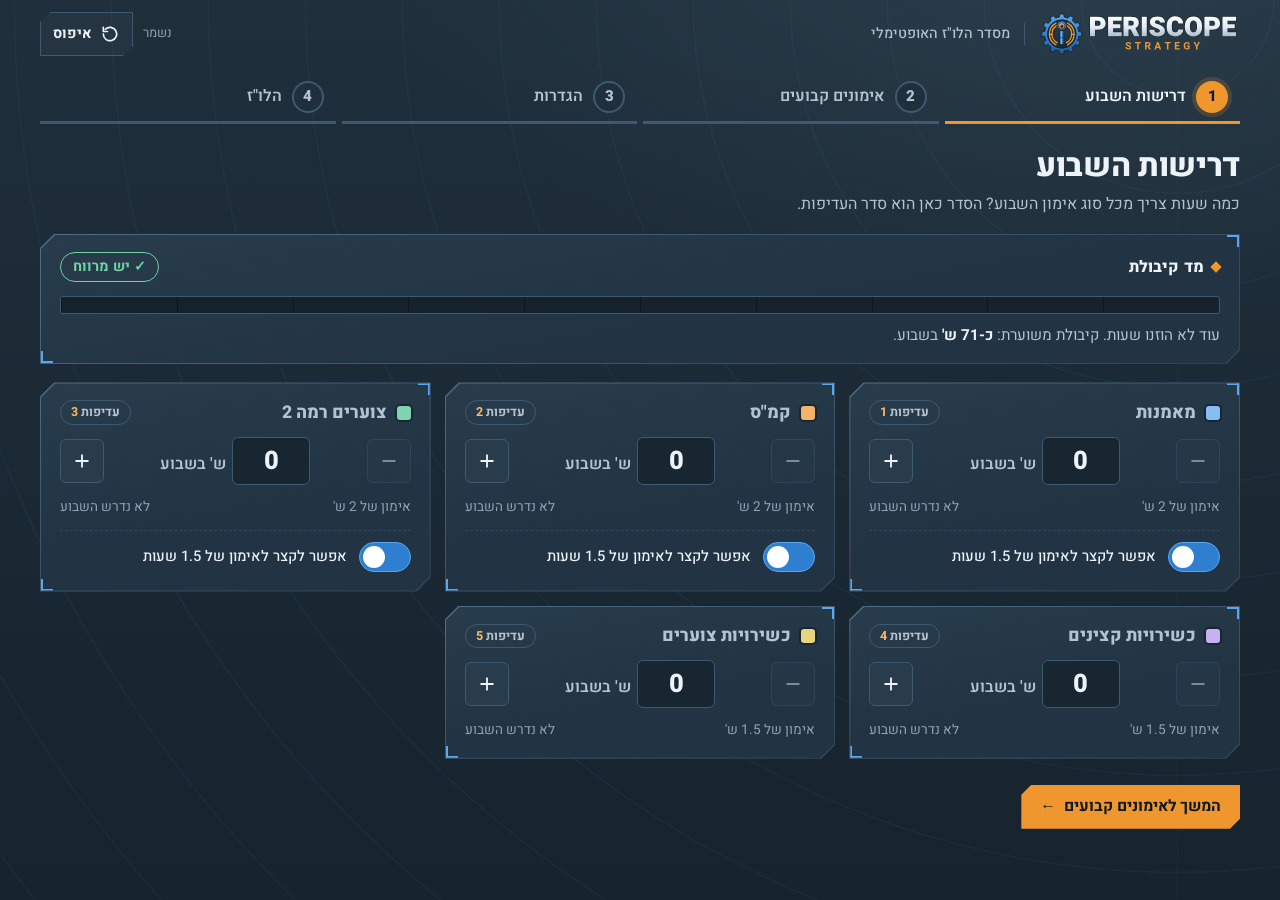
==== index.html @ 4307ae22 "Periscope Strategy: weekly training schedule optimizer Scheduling engine with tests, Hebrew RTL PWA " ====
<!doctype html>
<html lang="he" dir="rtl">
<head>
<meta charset="utf-8">
<meta name="viewport" content="width=device-width, initial-scale=1, viewport-fit=cover">
<title>Periscope Strategy · מסדר הלו"ז האופטימלי</title>
<meta name="description" content="מסדר לו&quot;ז אימונים שבועי לסימולטור: מזינים דרישות, מקבלים לוח שבועי אופטימלי.">
<meta name="theme-color" content="#1f2f3c">
<meta name="color-scheme" content="dark light">
<meta property="og:title" content="Periscope Strategy · מסדר הלו&quot;ז האופטימלי">
<meta property="og:description" content="שיבוץ אימונים שבועי לסימולטור">
<meta property="og:image" content="https://idoravid15-art.github.io/sidor_talya/assets/brand/og-image.png">
<meta property="og:type" content="website">
<meta name="twitter:card" content="summary_large_image">
<link rel="icon" href="assets/brand/favicon.svg" type="image/svg+xml">
<link rel="icon" href="assets/brand/favicon-32.png" sizes="32x32" type="image/png">
<link rel="apple-touch-icon" href="assets/brand/apple-touch-icon.png">
<link rel="manifest" href="manifest.webmanifest">
<meta name="apple-mobile-web-app-capable" content="yes">
<meta name="apple-mobile-web-app-status-bar-style" content="black-translucent">
<link rel="preconnect" href="https://fonts.googleapis.com">
<link rel="preconnect" href="https://fonts.gstatic.com" crossorigin>
<link rel="stylesheet" href="https://fonts.googleapis.com/css2?family=Heebo:wght@400;500;700;800&display=swap">
<link rel="stylesheet" href="css/app.css">
<script type="module" src="js/app.js"></script>
</head>
<body>
<a class="skip" href="#main">דילוג לתוכן</a>
<div class="sonar-bg" aria-hidden="true"></div>

<header class="topbar">
  <div class="brand">
    <img class="brand-logo" src="assets/brand/logo-horizontal.svg" alt="Periscope Strategy" width="219" height="48">
    <img class="brand-logo-print" src="assets/brand/logo-mono.svg" alt="Periscope Strategy" width="219" height="48">
    <span class="brand-tag">מסדר הלו"ז האופטימלי</span>
  </div>
  <div class="topbar-actions">
    <span class="save-state" id="saveState" aria-live="polite"></span>
    <button type="button" class="btn btn-ghost btn-sm" id="resetBtn">
      <svg aria-hidden="true" viewBox="0 0 24 24"><path d="M4 12a8 8 0 1 0 2.4-5.7M4 4v5h5"/></svg>
      איפוס
    </button>
  </div>
</header>

<nav class="stepper" aria-label="שלבים">
  <ol>
    <li><button type="button" class="step" data-step="1"><span class="step-num">1</span><span class="step-label">דרישות השבוע</span></button></li>
    <li><button type="button" class="step" data-step="2"><span class="step-num">2</span><span class="step-label">אימונים קבועים</span></button></li>
    <li><button type="button" class="step" data-step="3"><span class="step-num">3</span><span class="step-label">הגדרות</span></button></li>
    <li><button type="button" class="step" data-step="4"><span class="step-num">4</span><span class="step-label">הלו"ז</span></button></li>
  </ol>
</nav>

<main id="main" tabindex="-1">

  <!-- STEP 1 -->
  <section class="screen" id="screen-1" data-screen="1" aria-labelledby="h1">
    <div class="screen-head">
      <h1 id="h1">דרישות השבוע</h1>
      <p class="lead">כמה שעות צריך מכל סוג אימון השבוע? הסדר כאן הוא סדר העדיפות.</p>
    </div>
    <div class="capacity panel" id="capacity">
      <div class="capacity-top">
        <h2 class="panel-title">מד קיבולת</h2>
        <span class="capacity-status" id="capStatus"></span>
      </div>
      <div class="meter" id="capMeter" role="meter" aria-labelledby="capText" aria-valuemin="0">
        <div class="meter-fill" id="capFill"></div>
        <div class="meter-ticks" aria-hidden="true"></div>
      </div>
      <p class="capacity-text" id="capText"></p>
    </div>
    <div class="type-grid" id="typeGrid"></div>
    <div class="screen-nav">
      <button type="button" class="btn btn-primary" data-go="2">המשך לאימונים קבועים <span aria-hidden="true">←</span></button>
    </div>
  </section>

  <!-- STEP 2 -->
  <section class="screen" id="screen-2" data-screen="2" aria-labelledby="h2" hidden>
    <div class="screen-head">
      <h1 id="h2">אימונים חריגים קבועים</h1>
      <p class="lead">אימונים שכבר נקבעו מראש. הם ישובצו ראשונים והשאר ייבנה סביבם.</p>
    </div>
    <div class="fixed-layout">
      <form class="panel fixed-form" id="fixedForm" novalidate>
        <h2 class="panel-title">הוספת אימון קבוע</h2>
        <div class="form-grid">
          <label class="field"><span>יום</span><select name="day" id="fxDay"></select></label>
          <label class="field"><span>שעת התחלה</span><select name="start" id="fxStart"></select></label>
          <label class="field"><span>משך</span><select name="duration" id="fxDur"></select></label>
          <label class="field"><span>מאמנת</span><select name="trainerId" id="fxTrainer"></select></label>
          <label class="field field-wide"><span>סוג אימון</span><select name="typeId" id="fxType"></select></label>
          <label class="field field-wide" id="fxLabelWrap" hidden><span>תווית</span><input name="label" id="fxLabel" type="text" maxlength="40" placeholder="למשל: ביקור מפקד"></label>
        </div>
        <p class="form-error" id="fxError" role="alert"></p>
        <button type="submit" class="btn btn-primary btn-block">
          <svg aria-hidden="true" viewBox="0 0 24 24"><path d="M12 5v14M5 12h14"/></svg>הוספה
        </button>
      </form>
      <div class="panel fixed-list-panel">
        <h2 class="panel-title">אימונים קבועים <span class="count" id="fixedCount"></span></h2>
        <ul class="fixed-list" id="fixedList" aria-live="polite"></ul>
        <p class="empty" id="fixedEmpty">אין אימונים קבועים. אפשר לדלג לשלב הבא.</p>
      </div>
    </div>
    <div class="screen-nav">
      <button type="button" class="btn btn-ghost" data-go="1"><span aria-hidden="true">→</span> חזרה</button>
      <button type="button" class="btn btn-primary" data-go="3">המשך להגדרות <span aria-hidden="true">←</span></button>
    </div>
  </section>

  <!-- STEP 3 -->
  <section class="screen" id="screen-3" data-screen="3" aria-labelledby="h3" hidden>
    <div class="screen-head">
      <h1 id="h3">הגדרות</h1>
      <p class="lead">ברירות המחדל מתאימות לרוב השבועות. משנים רק מה שצריך.</p>
    </div>
    <div class="settings-grid">
      <fieldset class="panel">
        <legend class="panel-title">מאמנות</legend>
        <label class="field"><span>מאמנת ראשונה</span><input type="text" id="tName0" maxlength="20" autocomplete="off"></label>
        <label class="field"><span>מאמנת שנייה</span><input type="text" id="tName1" maxlength="20" autocomplete="off"></label>
      </fieldset>

      <fieldset class="panel">
        <legend class="panel-title">אפטר</legend>
        <p class="hint">מאמנת אחת, ערב אחד: אין אימונים מ-<span id="afterEndTxt">17:00</span> ועד <span id="afterRetTxt">10:30</span> למחרת.</p>
        <div class="seg" role="radiogroup" aria-label="קביעת אפטר">
          <label><input type="radio" name="afterMode" value="auto"><span>אוטומטי</span></label>
          <label><input type="radio" name="afterMode" value="manual"><span>אני בוחרת</span></label>
        </div>
        <div class="form-grid" id="afterManual">
          <label class="field"><span>מאמנת</span><select id="afterTrainer"></select></label>
          <label class="field"><span>יום</span><select id="afterDay"></select></label>
        </div>
      </fieldset>

      <fieldset class="panel">
        <legend class="panel-title">יש"פ + ניקיון</legend>
        <p class="hint">שעה אחת בשבוע בלי אימונים.</p>
        <div class="seg" role="radiogroup" aria-label="קביעת יש&quot;פ">
          <label><input type="radio" name="cleanMode" value="auto"><span>אוטומטי</span></label>
          <label><input type="radio" name="cleanMode" value="manual"><span>אני בוחרת</span></label>
        </div>
        <div class="form-grid" id="cleanManual">
          <label class="field"><span>יום</span><select id="cleanDay"></select></label>
          <label class="field"><span>שעה</span><select id="cleanStart"></select></label>
        </div>
      </fieldset>

      <fieldset class="panel">
        <legend class="panel-title">חלון חמישי</legend>
        <label class="switch">
          <input type="checkbox" id="thuEnabled" role="switch">
          <span class="switch-track" aria-hidden="true"></span>
          <span>להשאיר חלון פנוי בחמישי <span class="nowrap" id="thuTxt">12:00-12:30</span></span>
        </label>
        <p class="hint">החלון יישבר רק אם זה מוסיף יותר מ-<span id="thuTradeTxt">30</span> דק' אימון בשבוע.</p>
      </fieldset>

      <details class="panel advanced" id="advanced">
        <summary><span class="panel-title">חוקים מתקדמים</span><span class="hint">משכים, מנוחה, שינה ומכסות</span></summary>
        <div class="form-grid adv-grid" id="advGrid"></div>
        <button type="button" class="btn btn-ghost btn-sm" id="advReset">החזרת חוקים לברירת מחדל</button>
      </details>
    </div>
    <div class="screen-nav">
      <button type="button" class="btn btn-ghost" data-go="2"><span aria-hidden="true">→</span> חזרה</button>
      <button type="button" class="btn btn-primary" data-go="4" data-build>בנה לו"ז <span aria-hidden="true">←</span></button>
    </div>
  </section>

  <!-- STEP 4 -->
  <section class="screen" id="screen-4" data-screen="4" aria-labelledby="h4" hidden>
    <div class="screen-head result-head">
      <div>
        <h1 id="h4">הלו"ז השבועי</h1>
        <p class="lead" id="resultLead">לחצי "בנה לו"ז" כדי לקבל לוח שבועי.</p>
      </div>
      <div class="toolbar" role="toolbar" aria-label="פעולות על הלו&quot;ז">
        <button type="button" class="btn btn-primary" id="buildBtn">
          <svg aria-hidden="true" viewBox="0 0 24 24"><circle cx="12" cy="12" r="8"/><path d="M12 2v4M12 18v4M2 12h4M18 12h4"/></svg>
          <span id="buildLabel">בנה לו"ז</span>
        </button>
        <div class="export-group" id="exportGroup">
          <button type="button" class="btn btn-ghost" id="printBtn" disabled>
            <svg aria-hidden="true" viewBox="0 0 24 24"><path d="M6 9V3h12v6M6 18H4v-7h16v7h-2M7 14h10v7H7z"/></svg>הדפסה / PDF</button>
          <button type="button" class="btn btn-ghost" id="pngBtn" disabled>
            <svg aria-hidden="true" viewBox="0 0 24 24"><rect x="3" y="5" width="18" height="14" rx="2"/><circle cx="9" cy="10" r="2"/><path d="m21 16-5-5-8 8"/></svg>תמונה לוואטסאפ</button>
          <button type="button" class="btn btn-ghost" id="xlsxBtn" disabled>
            <svg aria-hidden="true" viewBox="0 0 24 24"><rect x="4" y="3" width="16" height="18" rx="2"/><path d="M4 9h16M4 15h16M10 3v18"/></svg>אקסל</button>
        </div>
      </div>
    </div>

    <p class="sr-only" id="buildStatus" role="status" aria-live="polite"></p>

    <div class="scan panel" id="scan" hidden>
      <div class="scope" aria-hidden="true">
        <svg viewBox="0 0 200 200" class="scope-svg">
          <defs>
            <radialGradient id="scopeBg" cx=".5" cy=".5" r=".5"><stop offset="0" stop-color="#22394a"/><stop offset="1" stop-color="#15222c"/></radialGradient>
          </defs>
          <g class="scope-gear"><circle cx="100" cy="100" r="94" fill="none" stroke="#2f7fd0" stroke-width="6" stroke-dasharray="9 5.76"/></g>
          <circle cx="100" cy="100" r="86" fill="url(#scopeBg)" stroke="#13202b" stroke-width="3"/>
          <g fill="none" stroke="#5aa7ef" stroke-opacity=".28">
            <circle cx="100" cy="100" r="64"/><circle cx="100" cy="100" r="42"/><circle cx="100" cy="100" r="20"/>
            <path d="M100 14v172M14 100h172"/>
          </g>
          <g class="scope-sweep"><path d="M100 100 L100 14 A86 86 0 0 1 160.8 39.2 Z" fill="url(#sweepGrad)"/></g>
          <linearGradient id="sweepGrad" x1="0" y1="0" x2="1" y2="0"><stop offset="0" stop-color="#f0962e" stop-opacity="0"/><stop offset="1" stop-color="#f0962e" stop-opacity=".45"/></linearGradient>
          <g class="scope-blips" fill="#f0962e"><circle cx="132" cy="70" r="3"/><circle cx="76" cy="128" r="2.5"/><circle cx="120" cy="140" r="2"/><circle cx="62" cy="64" r="2"/></g>
          <g stroke="#f0962e" stroke-width="2"><path d="M100 4v12M100 184v12M4 100h12M184 100h12"/></g>
        </svg>
        <span class="scope-pct" id="scanPct">0%</span>
      </div>
      <div class="scan-info">
        <p class="scan-title">סורקת אפשרויות שיבוץ…</p>
        <p class="scan-sub" id="scanSub">מסדרת את האימונים לפי עדיפות</p>
        <div class="progress" aria-hidden="true"><div class="progress-fill" id="scanFill"></div></div>
      </div>
    </div>

    <div class="result" id="result" hidden>
      <div class="panel board-panel">
        <div class="board-head">
          <h2 class="panel-title">לוח שבועי</h2>
          <ul class="legend" id="legend" aria-label="מקרא"></ul>
        </div>
        <div class="day-tabs" role="tablist" aria-label="ימים" id="dayTabs"></div>
        <div class="board" id="board"></div>
      </div>
      <div class="summary">
        <div class="panel util-panel">
          <h2 class="panel-title">ניצול הסימולטור</h2>
          <div class="util" id="util"></div>
        </div>
        <div class="panel gauges-panel">
          <h2 class="panel-title">נדרש מול שובץ</h2>
          <ul class="gauges" id="gauges"></ul>
        </div>
        <div class="panel warn-panel" id="warnPanel">
          <h2 class="panel-title">שימי לב</h2>
          <ul class="warnings" id="warnings"></ul>
        </div>
      </div>

    </div>

    <div class="empty-state panel" id="emptyState">
      <img src="assets/brand/emblem.svg" alt="" width="96" height="96">
      <p>הכל מוכן. לחיצה על <strong>בנה לו"ז</strong> תסדר את השבוע.</p>
    </div>

    <div class="screen-nav">
      <button type="button" class="btn btn-ghost" data-go="3"><span aria-hidden="true">→</span> חזרה להגדרות</button>
    </div>
  </section>
</main>

<dialog class="dialog" id="confirmDlg" aria-labelledby="dlgTitle">
  <form method="dialog">
    <h2 id="dlgTitle">לאפס הכל?</h2>
    <p>כל הדרישות, האימונים הקבועים וההגדרות יחזרו לברירת המחדל. אי אפשר לבטל.</p>
    <div class="dialog-actions">
      <button class="btn btn-ghost" value="cancel">ביטול</button>
      <button class="btn btn-danger" value="ok">איפוס</button>
    </div>
  </form>
</dialog>

<div class="toast" id="toast" role="status" aria-live="polite"></div>

<noscript><p class="noscript">האפליקציה דורשת JavaScript.</p></noscript>
</body>
</html>
---- css/app.css ----
/* Periscope Strategy · HUD theme (dark default, light print) */
:root {
  --bg0: #17232d;
  --bg1: #1f2f3c;
  --bg2: #2c3e4c;
  --panel: #223443;
  --panel-2: #283c4c;
  --line: #3e5a70;
  --line-soft: rgba(126, 168, 204, .16);
  --text: #eef3f8;
  --muted: #b3c3d2;
  --dim: #8fa3b5;
  --blue: #2f7fd0;
  --blue-hi: #5aa7ef;
  --orange: #f0962e;
  --orange-hi: #ffb866;
  --ink: #0e1a24;
  --ok: #6fd3a2;
  --warn: #ffc56b;
  --bad: #ff8f7f;
  --focus: #ffd08a;
  --ch: 14px;
  --r: 6px;
  --ppm: .65; /* board pixels per minute */
  --axis-w: 48px;
  /* session type colours (dark text on light fill, AA+) */
  --c-maamanot: #86bdf2;
  --c-kamas: #f4b26a;
  --c-cadets2: #7fd3b1;
  --c-officersQual: #c6b2f2;
  --c-cadetsQual: #e7d47e;
  --c-custom: #c5d0da;
  --font: "Heebo", "Segoe UI", "Arial Hebrew", Arial, sans-serif;
  color-scheme: dark;
}

*, *::before, *::after { box-sizing: border-box; }
html { -webkit-text-size-adjust: 100%; scroll-behavior: smooth; }
body {
  margin: 0;
  min-height: 100vh;
  font-family: var(--font);
  font-size: 16px;
  line-height: 1.5;
  color: var(--text);
  background: radial-gradient(1200px 700px at 85% -10%, #2c3e4c 0%, transparent 60%),
              linear-gradient(180deg, var(--bg1) 0%, var(--bg0) 100%) fixed;
  background-color: var(--bg1);
  font-variant-numeric: tabular-nums;
  padding-bottom: env(safe-area-inset-bottom);
}
.sonar-bg {
  position: fixed; inset: 0; pointer-events: none; z-index: -1;
  background:
    repeating-radial-gradient(circle at 92% 0%, transparent 0 95px, rgba(90,167,239,.055) 96px 97px),
    linear-gradient(90deg, transparent calc(92% - .5px), rgba(90,167,239,.05) calc(92% - .5px) calc(92% + .5px), transparent 0);
}
h1, h2, h3 { margin: 0; line-height: 1.25; }
h1 { font-size: clamp(1.45rem, 1.1rem + 1.4vw, 2rem); font-weight: 800; letter-spacing: -.01em; }
p { margin: 0; }
button, input, select, textarea { font: inherit; color: inherit; }
img { max-width: 100%; }
[hidden] { display: none !important; }
.sr-only { position: absolute !important; width: 1px; height: 1px; overflow: hidden; clip: rect(0 0 0 0); white-space: nowrap; }
.nowrap { white-space: nowrap; }
.skip { position: absolute; inset-inline-start: 8px; top: -60px; z-index: 50; background: var(--orange); color: var(--ink); padding: 10px 16px; font-weight: 700; border-radius: var(--r); }
.skip:focus { top: 8px; }
:focus-visible { outline: 3px solid var(--focus); outline-offset: 2px; border-radius: 4px; }
main:focus { outline: none; }

/* ---------- top bar ---------- */
.topbar {
  display: flex; align-items: center; justify-content: space-between; gap: 12px;
  padding: max(12px, env(safe-area-inset-top)) clamp(16px, 4vw, 40px) 10px;
  max-width: 1360px; margin: 0 auto;
}
.brand { display: flex; align-items: center; gap: 14px; min-width: 0; }
.brand-logo { height: 44px; width: auto; display: block; }
.brand-logo-print { display: none; }
.brand-tag { color: var(--muted); font-size: .9rem; font-weight: 500; padding-inline-start: 14px; border-inline-start: 1px solid var(--line); white-space: nowrap; }
.topbar-actions { display: flex; align-items: center; gap: 10px; }
.save-state { font-size: .8rem; color: var(--dim); }

/* ---------- buttons ---------- */
.btn {
  --bc: var(--line);
  display: inline-flex; align-items: center; justify-content: center; gap: 8px;
  min-height: 44px; padding: 8px 18px;
  border: 1px solid var(--bc); background: var(--panel-2); color: var(--text);
  font-weight: 700; font-size: .98rem; cursor: pointer; text-decoration: none;
  clip-path: polygon(10px 0, 100% 0, 100% calc(100% - 10px), calc(100% - 10px) 100%, 0 100%, 0 10px);
  transition: background-color .15s, border-color .15s, transform .1s;
}
.btn svg { width: 20px; height: 20px; fill: none; stroke: currentColor; stroke-width: 2; stroke-linecap: round; stroke-linejoin: round; flex: none; }
.btn:hover:not(:disabled) { background: #324a5c; }
.btn:active:not(:disabled) { transform: translateY(1px); }
.btn:focus-visible { clip-path: none; border-radius: 4px; }
.btn:disabled { opacity: .5; cursor: not-allowed; }
.btn-primary { background: var(--orange); color: var(--ink); --bc: var(--orange); }
.btn-primary:hover:not(:disabled) { background: var(--orange-hi); }
.btn-ghost { background: rgba(255,255,255,.03); }
.btn-danger { background: #e06a59; color: var(--ink); --bc: #e06a59; }
.btn-danger:hover { background: #f08070 !important; }
.btn-sm { min-height: 44px; padding: 6px 12px; font-size: .9rem; }
.btn-block { width: 100%; }
.icon-btn {
  display: inline-grid; place-items: center; width: 44px; height: 44px; flex: none;
  border: 1px solid var(--line); background: var(--panel-2); color: var(--text); cursor: pointer; border-radius: var(--r);
  font-size: 1.4rem; font-weight: 700; line-height: 1;
}
.icon-btn:hover:not(:disabled) { background: #324a5c; border-color: var(--blue-hi); }
.icon-btn:disabled { opacity: .45; cursor: not-allowed; }
.icon-btn svg { width: 20px; height: 20px; fill: none; stroke: currentColor; stroke-width: 2.2; stroke-linecap: round; }

/* ---------- stepper ---------- */
.stepper { max-width: 1360px; margin: 0 auto; padding: 6px clamp(16px, 4vw, 40px) 0; }
.stepper ol { list-style: none; margin: 0; padding: 0; display: grid; grid-template-columns: repeat(4, 1fr); gap: 6px; counter-reset: s; position: relative; }
.step {
  width: 100%; min-height: 52px; display: flex; align-items: center; gap: 10px;
  padding: 6px 12px; border: 0; background: transparent; color: var(--muted); cursor: pointer;
  border-bottom: 3px solid var(--line); font-weight: 600; text-align: start;
}
.step:hover { color: var(--text); background: rgba(255,255,255,.03); }
.step-num {
  display: inline-grid; place-items: center; width: 32px; height: 32px; flex: none;
  border-radius: 50%; border: 2px solid var(--line); font-weight: 800; font-size: .95rem;
  background: var(--bg1);
}
.step.done .step-num { border-color: var(--blue-hi); color: var(--blue-hi); }
.step.done .step-num::after { content: "✓"; font-size: .8rem; position: absolute; transform: translate(14px, -12px); color: var(--ok); }
.step[aria-current="step"] { color: var(--text); border-bottom-color: var(--orange); }
.step[aria-current="step"] .step-num { border-color: var(--orange); background: var(--orange); color: var(--ink); box-shadow: 0 0 0 4px rgba(240,150,46,.18); }
.step-label { line-height: 1.2; }

/* ---------- layout ---------- */
main { max-width: 1360px; margin: 0 auto; padding: 22px clamp(16px, 4vw, 40px) 40px; }
.screen { animation: fadeIn .25s ease; }
@keyframes fadeIn { from { opacity: 0; transform: translateY(6px); } to { opacity: 1; transform: none; } }
.screen-head { margin-bottom: 18px; }
.screen-head h1:focus { outline: none; }
.lead { color: var(--muted); margin-top: 6px; max-width: 62ch; }
.screen-nav { display: flex; justify-content: space-between; gap: 12px; margin-top: 26px; flex-wrap: wrap; }
.screen-nav .btn-primary:only-child, .screen-nav .btn-ghost:only-child { margin-inline-start: 0; }
.screen-nav > :last-child:not(:first-child) { margin-inline-start: auto; }

/* ---------- HUD panel (chamfered, with corner ticks) ---------- */
.panel {
  position: relative; isolation: isolate; padding: 18px 20px; border: 0; margin: 0; min-width: 0;
}
.panel::before, .panel::after {
  content: ""; position: absolute; z-index: -1; pointer-events: none;
  clip-path: polygon(var(--ch) 0, 100% 0, 100% calc(100% - var(--ch)), calc(100% - var(--ch)) 100%, 0 100%, 0 var(--ch));
}
.panel::before { inset: 0; background: linear-gradient(160deg, #4d6e88, var(--line) 40%, #2f4556); }
.panel::after {
  inset: 1px;
  background:
    linear-gradient(var(--blue-hi), var(--blue-hi)) top right / 12px 2px no-repeat,
    linear-gradient(var(--blue-hi), var(--blue-hi)) top right / 2px 12px no-repeat,
    linear-gradient(var(--blue-hi), var(--blue-hi)) bottom left / 12px 2px no-repeat,
    linear-gradient(var(--blue-hi), var(--blue-hi)) bottom left / 2px 12px no-repeat,
    linear-gradient(170deg, var(--panel-2), var(--panel) 60%);
}
.panel-title { font-size: 1rem; font-weight: 800; letter-spacing: .01em; display: flex; align-items: center; gap: 8px; }
.panel-title::before { content: ""; width: 8px; height: 8px; background: var(--orange); transform: rotate(45deg); flex: none; }
fieldset.panel > legend { float: right; width: 100%; padding: 0; margin-bottom: 12px; }
fieldset.panel > legend + * { clear: both; }
.hint { color: var(--muted); font-size: .9rem; }
.empty { color: var(--muted); padding: 14px 0 4px; }

/* ---------- forms ---------- */
.form-grid { display: grid; grid-template-columns: repeat(auto-fill, minmax(150px, 1fr)); gap: 12px 14px; margin-top: 12px; }
.field { display: flex; flex-direction: column; gap: 6px; font-size: .9rem; color: var(--muted); font-weight: 500; }
.field-wide { grid-column: 1 / -1; }
.field > span { color: var(--muted); }
input[type="text"], input[type="number"], select {
  min-height: 44px; width: 100%; padding: 8px 12px;
  background: #182631; border: 1px solid var(--line); border-radius: var(--r); color: var(--text); font-size: 1rem;
}
select { appearance: none; padding-inline-start: 34px;
  background-image: url("data:image/svg+xml,%3Csvg xmlns='http://www.w3.org/2000/svg' viewBox='0 0 12 8'%3E%3Cpath d='M1 1l5 5 5-5' fill='none' stroke='%23b3c3d2' stroke-width='2'/%3E%3C/svg%3E");
  background-repeat: no-repeat; background-position: left 12px center; background-size: 12px; }
input:hover, select:hover { border-color: #5a7a94; }
input:focus-visible, select:focus-visible { border-color: var(--focus); }
.form-error { color: var(--bad); font-size: .9rem; min-height: 1.4em; margin: 10px 0 6px; font-weight: 600; }
.form-error:empty { min-height: 0; margin: 6px 0; }

.seg { display: inline-flex; border: 1px solid var(--line); border-radius: 8px; padding: 3px; background: #182631; margin-top: 12px; }
.seg label { position: relative; cursor: pointer; }
.seg input { position: absolute; opacity: 0; inset: 0; margin: 0; cursor: pointer; }
.seg span { display: inline-flex; align-items: center; min-height: 40px; padding: 4px 16px; border-radius: 6px; font-weight: 600; color: var(--muted); }
.seg input:checked + span { background: var(--blue); color: #fff; }
.seg input:focus-visible + span { outline: 3px solid var(--focus); outline-offset: 1px; }

.switch { display: flex; align-items: center; gap: 12px; cursor: pointer; min-height: 44px; position: relative; font-weight: 500; }
.switch input { position: absolute; opacity: 0; width: 52px; height: 30px; margin: 0; cursor: pointer; }
.switch-track { width: 52px; height: 30px; flex: none; border-radius: 15px; background: #182631; border: 1px solid var(--line); position: relative; transition: background-color .15s; }
.switch-track::after { content: ""; position: absolute; top: 3px; right: 3px; width: 22px; height: 22px; border-radius: 50%; background: var(--dim); transition: transform .18s, background-color .18s; }
.switch input:checked + .switch-track { background: var(--blue); border-color: var(--blue-hi); }
.switch input:checked + .switch-track::after { transform: translateX(-22px); background: #fff; }
.switch input:focus-visible + .switch-track { outline: 3px solid var(--focus); outline-offset: 2px; }
.switch-state { font-size: .8rem; color: var(--dim); margin-inline-start: auto; }

/* ---------- step 1 ---------- */
.capacity { margin-bottom: 18px; }
.capacity-top { display: flex; align-items: center; justify-content: space-between; gap: 10px; flex-wrap: wrap; }
.capacity-status { font-weight: 700; font-size: .9rem; padding: 3px 12px; border-radius: 999px; border: 1px solid currentColor; display: inline-flex; gap: 6px; align-items: center; }
.capacity-status[data-level="ok"] { color: var(--ok); }
.capacity-status[data-level="tight"] { color: var(--warn); }
.capacity-status[data-level="over"] { color: var(--bad); }
.meter { position: relative; height: 18px; margin: 14px 0 10px; background: #15212b; border: 1px solid var(--line); border-radius: 3px; overflow: hidden; }
.meter-fill { position: absolute; inset-block: 0; right: 0; width: 0; background: linear-gradient(270deg, var(--blue), var(--blue-hi)); transition: width .35s ease; }
.meter[data-level="tight"] .meter-fill { background: linear-gradient(270deg, #d9862a, var(--warn)); }
.meter[data-level="over"] .meter-fill { background: repeating-linear-gradient(135deg, #e0705f 0 8px, #f08f7f 8px 16px); }
.meter-ticks { position: absolute; inset: 0; background: repeating-linear-gradient(270deg, transparent 0 calc(10% - 1px), rgba(0,0,0,.35) calc(10% - 1px) 10%); }
.capacity-text { color: var(--muted); font-size: .95rem; }
.capacity-text strong { color: var(--text); }

.type-grid { display: grid; grid-template-columns: repeat(auto-fill, minmax(min(100%, 330px), 1fr)); gap: 14px; }
.type-card { display: flex; flex-direction: column; gap: 12px; }
.type-head { display: flex; align-items: center; gap: 10px; }
.type-swatch { width: 14px; height: 14px; border-radius: 3px; flex: none; box-shadow: 0 0 0 2px rgba(0,0,0,.3); }
.type-name { font-size: 1.1rem; font-weight: 800; flex: 1; min-width: 0; }
.prio { font-size: .78rem; font-weight: 700; color: var(--muted); border: 1px solid var(--line); border-radius: 999px; padding: 2px 10px; white-space: nowrap; }
.prio b { color: var(--orange-hi); }
.hours { display: flex; align-items: center; gap: 10px; }
.hours-input { display: flex; align-items: baseline; gap: 6px; flex: 1; justify-content: center; }
.hours-input input { width: 5.2ch; text-align: center; font-size: 1.6rem; font-weight: 800; padding: 2px 4px; min-height: 48px; -moz-appearance: textfield; }
.hours-input input::-webkit-outer-spin-button, .hours-input input::-webkit-inner-spin-button { -webkit-appearance: none; margin: 0; }
.hours-input span { color: var(--muted); font-weight: 600; }
.type-meta { color: var(--dim); font-size: .85rem; display: flex; justify-content: space-between; gap: 8px; flex-wrap: wrap; }
.type-card .switch { font-size: .92rem; border-top: 1px dashed var(--line-soft); padding-top: 10px; }
.type-card.zero .type-name { color: var(--muted); }

/* ---------- step 2 ---------- */
.fixed-layout { display: grid; grid-template-columns: minmax(0, 380px) minmax(0, 1fr); gap: 16px; align-items: start; }
.fixed-list { list-style: none; margin: 12px 0 0; padding: 0; display: flex; flex-direction: column; gap: 8px; }
.fixed-item { display: flex; align-items: center; gap: 12px; padding: 8px 12px; background: #1b2a36; border: 1px solid var(--line-soft); border-inline-start: 5px solid var(--c, var(--c-custom)); border-radius: var(--r); }
.fixed-when { font-weight: 800; min-width: 8.5em; }
.fixed-when small { display: block; color: var(--muted); font-weight: 500; font-size: .85rem; }
.fixed-what { flex: 1; min-width: 0; }
.fixed-what small { display: block; color: var(--muted); font-size: .85rem; }
.count { color: var(--muted); font-weight: 600; font-size: .9rem; }

/* ---------- step 3 ---------- */
.settings-grid { display: grid; grid-template-columns: repeat(auto-fill, minmax(min(100%, 340px), 1fr)); gap: 16px; align-items: start; }
.settings-grid .field + .field { margin-top: 12px; }
.advanced { grid-column: 1 / -1; }
.advanced summary { cursor: pointer; list-style: none; display: flex; align-items: center; gap: 12px; min-height: 44px; flex-wrap: wrap; }
.advanced summary::-webkit-details-marker { display: none; }
.advanced summary::after { content: "+"; margin-inline-start: auto; font-size: 1.4rem; font-weight: 700; color: var(--blue-hi); width: 32px; text-align: center; }
.advanced[open] summary::after { content: "−"; }
.adv-grid { grid-template-columns: repeat(auto-fill, minmax(min(100%, 230px), 1fr)); margin: 14px 0 16px; }

/* ---------- step 4 ---------- */
.result-head { display: flex; justify-content: space-between; align-items: flex-end; gap: 16px; flex-wrap: wrap; }
.toolbar { display: flex; gap: 10px; flex-wrap: wrap; align-items: center; }
.export-group { display: flex; gap: 8px; flex-wrap: wrap; }
.stale { margin-bottom: 14px; padding: 10px 14px; border: 1px dashed var(--warn); color: var(--warn); border-radius: var(--r); font-weight: 600; display: flex; gap: 10px; align-items: center; }

.empty-state { display: flex; align-items: center; gap: 18px; padding: 28px; color: var(--muted); }
.empty-state img { opacity: .9; flex: none; }

/* scanning */
.scan { display: flex; align-items: center; gap: 28px; padding: 28px; margin-bottom: 18px; }
.scope { position: relative; width: 180px; height: 180px; flex: none; }
.scope-svg { width: 100%; height: 100%; display: block; }
.scope-sweep { transform-origin: 100px 100px; animation: spin 1.8s linear infinite; }
.scope-gear { transform-origin: 100px 100px; animation: spin 14s linear infinite reverse; }
.scope-blips circle { animation: blip 1.8s ease-in-out infinite; opacity: 0; }
.scope-blips circle:nth-child(2) { animation-delay: .5s; } .scope-blips circle:nth-child(3) { animation-delay: .9s; } .scope-blips circle:nth-child(4) { animation-delay: 1.3s; }
.scope-pct { position: absolute; inset: 0; display: grid; place-items: center; font-size: 1.5rem; font-weight: 800; text-shadow: 0 1px 6px rgba(0,0,0,.7); }
@keyframes spin { to { transform: rotate(360deg); } }
@keyframes blip { 0%, 100% { opacity: 0; } 30% { opacity: 1; } }
.scan-info { flex: 1; min-width: 0; }
.scan-title { font-size: 1.2rem; font-weight: 800; }
.scan-sub { color: var(--muted); margin-top: 4px; }
.progress { height: 8px; margin-top: 16px; background: #15212b; border: 1px solid var(--line); border-radius: 4px; overflow: hidden; }
.progress-fill { height: 100%; width: 0; background: linear-gradient(270deg, var(--orange), var(--orange-hi)); transition: width .25s linear; margin-inline-start: 0; }

/* summary */
.result { display: flex; flex-direction: column; }
.result > .summary { order: -1; }
.summary { display: grid; grid-template-columns: minmax(0, 260px) minmax(0, 1.25fr) minmax(0, 1fr); gap: 16px; margin-bottom: 16px; align-items: stretch; }
.util { display: flex; flex-direction: column; align-items: center; gap: 8px; margin-top: 10px; text-align: center; }
.util svg { width: 150px; height: 150px; }
.util-num { font-size: 2rem; font-weight: 800; fill: var(--text); }
.util-sub { font-size: .9rem; color: var(--muted); }
.trainer-load { width: 100%; list-style: none; padding: 10px 0 0; margin: 6px 0 0; border-top: 1px dashed var(--line-soft); font-size: .88rem; display: grid; gap: 4px; }
.trainer-load li { display: flex; justify-content: space-between; gap: 8px; color: var(--muted); }
.trainer-load b { color: var(--text); }
.gauges { list-style: none; margin: 12px 0 0; padding: 0; display: grid; gap: 12px; }
.gauge-row { display: grid; grid-template-columns: 1fr auto; gap: 4px 12px; align-items: center; }
.gauge-name { font-weight: 700; display: flex; align-items: center; gap: 8px; min-width: 0; }
.gauge-name .type-swatch { width: 12px; height: 12px; }
.gauge-val { font-weight: 700; white-space: nowrap; font-size: .95rem; }
.gauge-val .st { font-size: .8rem; font-weight: 700; margin-inline-start: 6px; }
.st-ok { color: var(--ok); } .st-short { color: var(--warn); }
.gauge-bar { grid-column: 1 / -1; height: 10px; background: #15212b; border: 1px solid var(--line-soft); border-radius: 3px; overflow: hidden; position: relative; }
.gauge-bar i { position: absolute; inset-block: 0; right: 0; background: var(--c); border-radius: 2px; }
.gauge-row.none { opacity: .6; }
.warnings { list-style: none; margin: 12px 0 0; padding: 0; display: grid; gap: 10px; }
.warnings li { display: flex; gap: 10px; align-items: flex-start; font-size: .95rem; }
.warnings .ico { flex: none; width: 24px; height: 24px; display: grid; place-items: center; border-radius: 50%; font-weight: 800; font-size: .85rem; margin-top: 1px; }
.warnings .w .ico { background: rgba(255,197,107,.15); color: var(--warn); border: 1px solid var(--warn); }
.warnings .e .ico { background: rgba(255,143,127,.15); color: var(--bad); border: 1px solid var(--bad); }
.warnings .ok .ico { background: rgba(111,211,162,.15); color: var(--ok); border: 1px solid var(--ok); }

/* board */
.board-panel { padding: 16px 16px 18px; }
.board-head { display: flex; justify-content: space-between; align-items: center; gap: 12px; flex-wrap: wrap; margin-bottom: 12px; }
.legend { list-style: none; margin: 0; padding: 0; display: flex; flex-wrap: wrap; gap: 6px 14px; font-size: .82rem; color: var(--muted); }
.legend li { display: inline-flex; align-items: center; gap: 6px; }
.legend .sw { width: 14px; height: 14px; border-radius: 3px; flex: none; }
.sw-sleep { background: repeating-linear-gradient(135deg, #4f6b84 0 3px, #2a3c4b 3px 6px); }
.sw-after { background: repeating-linear-gradient(0deg, var(--orange) 0 3px, transparent 3px 6px); border: 1px solid var(--orange); }
.sw-clean { background: repeating-linear-gradient(45deg, #61778a 0 4px, #4a5e70 4px 8px); }
.sw-window { border: 2px dashed var(--ok); }

.day-tabs { display: none; }
.board { display: grid; grid-template-columns: var(--axis-w) minmax(0, 1fr); }
.axis { position: relative; padding-top: 52px; }
.axis-in { position: relative; height: calc(1440px * var(--ppm)); }
.axis span { position: absolute; inset-inline-end: 6px; transform: translateY(-50%); font-size: .75rem; color: var(--dim); }
.days { display: grid; grid-auto-flow: column; grid-auto-columns: minmax(0, 1fr); gap: 6px; }
.day { min-width: 0; }
.day-head { height: 46px; margin-bottom: 6px; display: flex; flex-direction: column; justify-content: center; align-items: center; background: #1a2833; border: 1px solid var(--line-soft); border-bottom: 2px solid var(--blue); border-radius: var(--r) var(--r) 0 0; }
.day-head b { font-size: 1rem; font-weight: 800; }
.day-head small { color: var(--muted); font-size: .78rem; }
.day-body {
  position: relative; height: calc(1440px * var(--ppm));
  background:
    repeating-linear-gradient(180deg, rgba(126,168,204,.16) 0 1px, transparent 1px calc(120px * var(--ppm))),
    repeating-linear-gradient(180deg, rgba(126,168,204,.06) 0 1px, transparent 1px calc(60px * var(--ppm))),
    #172530;
  border: 1px solid var(--line-soft); border-top: 0;
}
.offhours { position: absolute; inset-inline: 0; background: rgba(0,0,0,.18); pointer-events: none; }
.closed { position: absolute; inset-inline: 0; background: repeating-linear-gradient(135deg, rgba(0,0,0,.28) 0 6px, rgba(0,0,0,.12) 6px 12px); display: grid; place-items: center; color: var(--dim); font-size: .78rem; }
.lanes { position: absolute; inset-block: 0; left: 0; width: 22px; display: flex; gap: 2px; padding: 0 2px; border-inline-start: 1px solid var(--line-soft); }
.lane { position: relative; flex: 1; }
.lane-tag { position: absolute; top: -20px; left: 0; right: 0; text-align: center; font-size: .65rem; color: var(--dim); }
.sleep, .afterbar { position: absolute; left: 0; right: 0; border-radius: 2px; }
.sleep { background: repeating-linear-gradient(135deg, #4f6b84 0 3px, #2a3c4b 3px 6px); }
.afterbar { background: repeating-linear-gradient(0deg, rgba(240,150,46,.85) 0 3px, transparent 3px 7px); outline: 1px solid rgba(240,150,46,.6); }
.main-lane { position: absolute; inset-block: 0; right: 2px; left: 26px; }
.blk {
  position: absolute; inset-inline: 0;
  top: calc(var(--s) * var(--ppm) * 1px + 1px);
  height: calc(var(--d) * var(--ppm) * 1px - 2px);
  background: var(--c, var(--c-custom)); color: var(--ink);
  padding: 3px 7px; overflow: hidden; font-size: .78rem; line-height: 1.25;
  clip-path: polygon(7px 0, 100% 0, 100% 100%, 0 100%, 0 7px);
  border-inline-start: 4px solid rgba(14,26,36,.55);
}
.blk.t2 { border-inline-start: 4px dashed rgba(14,26,36,.7); }
.blk .bt { font-weight: 800; display: block; white-space: nowrap; overflow: hidden; text-overflow: ellipsis; }
.blk .bm { display: block; white-space: nowrap; overflow: hidden; text-overflow: ellipsis; }
.blk .tr { font-weight: 700; }
.blk .flags { position: absolute; top: 2px; left: 4px; display: flex; gap: 2px; }
.flag { font-size: .62rem; font-weight: 800; background: rgba(14,26,36,.82); color: #fff; padding: 0 4px; border-radius: 3px; line-height: 1.5; }
.blk.cont-top { clip-path: none; border-top: 2px dotted rgba(14,26,36,.6); }
.blk-clean { background: repeating-linear-gradient(45deg, #61778a 0 6px, #536a7e 6px 12px); color: #fff; border-inline-start-color: rgba(255,255,255,.4); }
.blk-clean .bt { text-shadow: 0 1px 2px rgba(0,0,0,.6); }
.blk-window { background: rgba(111,211,162,.08); border: 2px dashed var(--ok); color: var(--ok); clip-path: none; font-weight: 700; display: grid; place-items: center; font-size: .7rem; padding: 0; }

/* toast & dialog */
.toast { position: fixed; bottom: calc(18px + env(safe-area-inset-bottom)); left: 50%; transform: translate(-50%, 120px); background: #0f1b24; color: var(--text); border: 1px solid var(--blue-hi); padding: 12px 18px; border-radius: 8px; font-weight: 600; transition: transform .25s ease, visibility .25s; visibility: hidden; z-index: 60; max-width: calc(100vw - 32px); }
.toast.show { transform: translate(-50%, 0); visibility: visible; }
.dialog { border: 1px solid var(--line); background: var(--panel); color: var(--text); padding: 24px; max-width: min(420px, calc(100vw - 32px)); border-radius: 10px; }
.dialog::backdrop { background: rgba(8,14,20,.7); }
.dialog h2 { font-size: 1.25rem; margin-bottom: 8px; }
.dialog p { color: var(--muted); }
.dialog-actions { display: flex; gap: 10px; justify-content: flex-end; margin-top: 20px; }
.noscript { padding: 20px; text-align: center; }

/* ---------- responsive ---------- */
@media (max-width: 1080px) {
  .summary { grid-template-columns: minmax(0, 240px) minmax(0, 1fr); }
  .warn-panel { grid-column: 1 / -1; }
}
@media (max-width: 760px) {
  :root { --ppm: .8; --axis-w: 40px; --ch: 10px; }
  .brand-tag { display: none; }
  .brand-logo { height: 36px; }
  .step { flex-direction: column; gap: 4px; padding: 6px 2px; justify-content: center; text-align: center; font-size: .78rem; }
  .fixed-layout { grid-template-columns: 1fr; }
  .summary { grid-template-columns: 1fr; }
  .util { flex-direction: row; text-align: start; }
  .util svg { width: 110px; height: 110px; }
  .result-head .toolbar { width: 100%; }
  .result-head .toolbar > .btn { flex: 1 1 100%; }
  .export-group { width: 100%; display: grid; grid-template-columns: repeat(3, 1fr); }
  .export-group .btn { padding: 6px 6px; font-size: .82rem; flex-direction: column; gap: 2px; min-height: 56px; }
  .scan { flex-direction: column; text-align: center; }
  .day-tabs { display: grid; grid-template-columns: repeat(5, 1fr); gap: 4px; margin-bottom: 10px; }
  .day-tab { min-height: 44px; border: 1px solid var(--line); background: #1a2833; color: var(--muted); font-weight: 700; border-radius: var(--r); cursor: pointer; padding: 2px; line-height: 1.15; }
  .day-tab small { display: block; font-size: .68rem; font-weight: 500; }
  .day-tab[aria-selected="true"] { background: var(--blue); border-color: var(--blue-hi); color: #fff; }
  .days { grid-auto-columns: 100%; overflow-x: auto; scroll-snap-type: x mandatory; overscroll-behavior-x: contain; scrollbar-width: none; gap: 0; }
  .days::-webkit-scrollbar { display: none; }
  .day { scroll-snap-align: start; padding-inline: 1px; }
  .blk { font-size: .85rem; padding: 4px 9px; }
  .board-panel { padding: 12px 10px 14px; }
}
@media (max-width: 420px) {
  .empty-state { flex-direction: column; text-align: center; }
}

@media (prefers-reduced-motion: reduce) {
  *, *::before, *::after { animation-duration: .001ms !important; animation-iteration-count: 1 !important; transition-duration: .001ms !important; scroll-behavior: auto !important; }
  .scope-sweep, .scope-gear { animation: none !important; }
  .scope-blips circle { opacity: 1; }
}
@media (forced-colors: active) {
  .blk { border: 1px solid CanvasText; }
  .panel::before, .panel::after { display: none; }
  .panel { border: 1px solid CanvasText; }
}

/* ---------- print (A4 landscape, light) ---------- */
@page { size: A4 landscape; margin: 9mm; }
@media print {
  :root { --ppm: .36; --axis-w: 34px; color-scheme: light;
    --text: #111; --muted: #333; --dim: #444; --line: #888; --line-soft: #bbb; }
  html, body { background: #fff !important; color: #111; font-size: 10px; }
  .sonar-bg, .stepper, .topbar-actions, .screen-nav, .toolbar, .skip, .toast, .day-tabs, .screen:not(#screen-4), .result-head .lead, .empty-state, .scan, #buildStatus, .stale, dialog { display: none !important; }
  #screen-4 { display: block !important; animation: none; }
  .topbar { padding: 0 0 4px; max-width: none; border-bottom: 2px solid #1f2f3c; }
  .brand-logo { display: none; }
  .brand-logo-print { display: block; height: 30px; width: auto; }
  .brand-tag { display: inline; color: #333; border-color: #888; font-size: 11px; }
  main { padding: 4px 0 0; max-width: none; }
  .screen-head { margin: 0 0 4px; }
  h1 { font-size: 15px; }
  .panel { padding: 6px 8px; break-inside: avoid; }
  .panel::before { background: #999; }
  .panel::after { background: #fff; }
  .panel-title::before { background: #1f2f3c; }
  .board-panel { padding: 4px 6px; }
  .board-head { margin-bottom: 4px; }
  .legend { font-size: 8.5px; color: #222; }
  .axis { padding-top: 34px; }
  .axis span { font-size: 8px; color: #333; }
  .days { gap: 3px; overflow: visible !important; grid-auto-columns: minmax(0, 1fr) !important; }
  .day-head { height: 26px; margin-bottom: 2px; background: #eef2f5; border-color: #aaa; border-bottom-color: #1f2f3c; }
  .day-head b { font-size: 10px; } .day-head small { font-size: 8px; color: #333; }
  .day-body { background: repeating-linear-gradient(180deg, #c8d0d6 0 1px, transparent 1px calc(120px * var(--ppm))), #fff; border-color: #bbb; }
  .offhours { background: rgba(0,0,0,.04); }
  .closed { background: repeating-linear-gradient(135deg, #e6e6e6 0 4px, #fff 4px 8px); color: #555; font-size: 8px; }
  .lane-tag { font-size: 7px; color: #333; top: -12px; }
  .blk { font-size: 7.5px; padding: 1px 4px; line-height: 1.2; border: .5px solid #333; -webkit-print-color-adjust: exact; print-color-adjust: exact; }
  .blk-window { color: #1d6b48; border-color: #1d6b48; }
  .sleep, .afterbar, .blk, .sw, .type-swatch, .gauge-bar i, .blk-clean { -webkit-print-color-adjust: exact; print-color-adjust: exact; }
  .flag { font-size: 6px; }
  .summary { break-before: page; grid-template-columns: 200px 1fr 1fr; gap: 8px; margin: 0; }
  .result > .summary { order: 0; }
  .util svg { width: 110px; height: 110px; }
  .util-num { fill: #111; }
  .util svg .ring-bg { stroke: #ddd; }
  .gauge-bar { background: #eee; border-color: #bbb; }
  .warnings li { font-size: 10px; }
  .st-ok { color: #1d6b48; } .st-short { color: #8a4b00; }
}
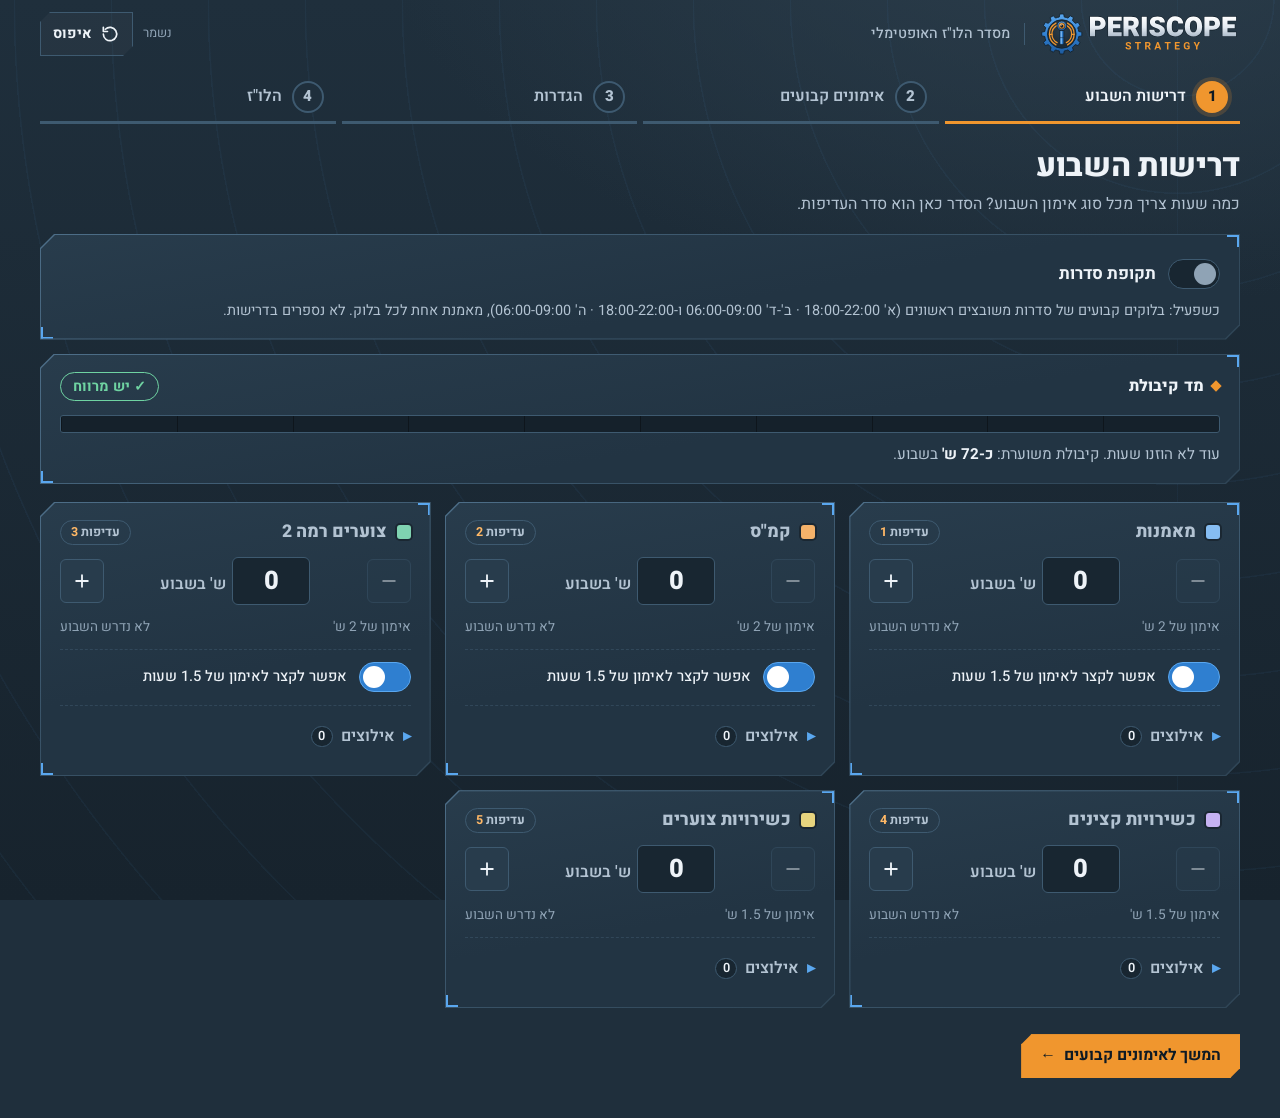
==== commit 80d5cd53: "Add trainer balance, Talya's after, extra trainers, series period and per-type constraints - After i" ====
--- a/index.html
+++ b/index.html
@@ -60,6 +60,10 @@
       <h1 id="h1">דרישות השבוע</h1>
       <p class="lead">כמה שעות צריך מכל סוג אימון השבוע? הסדר כאן הוא סדר העדיפות.</p>
     </div>
+    <div class="panel series-panel">
+      <label class="switch series-switch"><input type="checkbox" id="seriesOn"><span class="switch-track" aria-hidden="true"></span><span><b>תקופת סדרות</b></span></label>
+      <p class="hint" id="seriesHint">כשפעיל: בלוקים קבועים של סדרות משובצים ראשונים (א' 18:00-22:00 · ב'-ד' 06:00-09:00 ו-18:00-22:00 · ה' 06:00-09:00), מאמנת אחת לכל בלוק. לא נספרים בדרישות.</p>
+    </div>
     <div class="capacity panel" id="capacity">
       <div class="capacity-top">
         <h2 class="panel-title">מד קיבולת</h2>
@@ -120,19 +124,22 @@
     <div class="settings-grid">
       <fieldset class="panel">
         <legend class="panel-title">מאמנות</legend>
-        <label class="field"><span>מאמנת ראשונה</span><input type="text" id="tName0" maxlength="20" autocomplete="off"></label>
-        <label class="field"><span>מאמנת שנייה</span><input type="text" id="tName1" maxlength="20" autocomplete="off"></label>
+        <p class="hint">השעות מתחלקות שווה בין המאמנות (ביחס לימים שכל אחת זמינה).</p>
+        <ul class="trainer-list" id="trainerList"></ul>
+        <button type="button" class="btn btn-ghost btn-sm" id="addTrainer"><svg viewBox="0 0 24 24" aria-hidden="true"><path d="M12 5v14M5 12h14"/></svg>הוספת מאמנת</button>
+        <p class="hint" id="trainerHint" aria-live="polite"></p>
       </fieldset>
 
       <fieldset class="panel">
         <legend class="panel-title">אפטר</legend>
-        <p class="hint">מאמנת אחת, ערב אחד: אין אימונים מ-<span id="afterEndTxt">17:00</span> ועד <span id="afterRetTxt">10:30</span> למחרת.</p>
-        <div class="seg" role="radiogroup" aria-label="קביעת אפטר">
+        <p class="hint">ערב אחד בשבוע: אין אימונים מ-<span id="afterEndTxt">17:00</span> ועד <span id="afterRetTxt">10:30</span> למחרת.</p>
+        <label class="field"><span>האפטר תמיד של</span><select id="afterTrainer"></select></label>
+        <p class="field-label" id="afterDayLbl">יום האפטר</p>
+        <div class="seg" role="radiogroup" aria-labelledby="afterDayLbl">
           <label><input type="radio" name="afterMode" value="auto"><span>אוטומטי</span></label>
           <label><input type="radio" name="afterMode" value="manual"><span>אני בוחרת</span></label>
         </div>
         <div class="form-grid" id="afterManual">
-          <label class="field"><span>מאמנת</span><select id="afterTrainer"></select></label>
           <label class="field"><span>יום</span><select id="afterDay"></select></label>
         </div>
       </fieldset>
--- a/css/app.css
+++ b/css/app.css
@@ -29,6 +29,7 @@
   --c-cadets2: #7fd3b1;
   --c-officersQual: #c6b2f2;
   --c-cadetsQual: #e7d47e;
+  --c-series: #f2a0c4;
   --c-custom: #c5d0da;
   --font: "Heebo", "Segoe UI", "Arial Hebrew", Arial, sans-serif;
   color-scheme: dark;
@@ -192,6 +193,28 @@
 .seg input:checked + span { background: var(--blue); color: #fff; }
 .seg input:focus-visible + span { outline: 3px solid var(--focus); outline-offset: 1px; }
 
+/* trainers list (settings) */
+.trainer-list { list-style: none; margin: 12px 0; padding: 0; display: grid; gap: 10px; }
+.trainer-row { border: 1px solid var(--line-soft); border-radius: var(--r); padding: 10px; background: rgba(255,255,255,.02); display: grid; gap: 8px; }
+.trainer-top { display: flex; gap: 8px; align-items: flex-end; }
+.trainer-top .field { flex: 1; min-width: 0; }
+.trainer-badge { font-size: .75rem; font-weight: 700; color: var(--orange); margin-inline-start: 6px; }
+.day-checks { display: flex; flex-wrap: wrap; gap: 6px; border: 0; padding: 0; margin: 0; min-width: 0; }
+.day-checks legend { font-size: .85rem; color: var(--muted); padding: 0; margin-bottom: 4px; float: right; width: 100%; }
+.day-check { position: relative; cursor: pointer; }
+.day-check input { position: absolute; opacity: 0; inset: 0; margin: 0; cursor: pointer; }
+.day-check span { display: inline-grid; place-items: center; min-width: 44px; min-height: 44px; padding: 0 8px; border: 1px solid var(--line); border-radius: 6px; background: #182631; color: var(--muted); font-weight: 700; }
+.day-check input:checked + span { background: var(--blue); border-color: var(--blue-hi); color: #fff; }
+.day-check input:checked + span::before { content: "✓"; margin-inline-end: 3px; font-size: .8em; }
+.day-check input:focus-visible + span { outline: 3px solid var(--focus); outline-offset: 1px; }
+.field-label { margin: 14px 0 0; font-size: .9rem; color: var(--muted); font-weight: 500; }
+.field-label + .seg { margin-top: 6px; }
+.balance { display: inline-block; margin-top: 4px; font-size: .82rem; font-weight: 700; padding: 1px 8px; border-radius: 4px; }
+.balance.ok { color: var(--ok); border: 1px solid currentColor; }
+.balance.off { color: var(--orange); border: 1px solid currentColor; }
+.trainer-load small { color: var(--dim); font-weight: 500; margin-inline-start: 4px; }
+.lane .unavail { position: absolute; inset: 0; background: repeating-linear-gradient(45deg, rgba(0,0,0,.45) 0 4px, rgba(255,255,255,.06) 4px 8px); }
+
 .switch { display: flex; align-items: center; gap: 12px; cursor: pointer; min-height: 44px; position: relative; font-weight: 500; }
 .switch input { position: absolute; opacity: 0; width: 52px; height: 30px; margin: 0; cursor: pointer; }
 .switch-track { width: 52px; height: 30px; flex: none; border-radius: 15px; background: #182631; border: 1px solid var(--line); position: relative; transition: background-color .15s; }
@@ -228,6 +251,26 @@
 .hours-input input { width: 5.2ch; text-align: center; font-size: 1.6rem; font-weight: 800; padding: 2px 4px; min-height: 48px; -moz-appearance: textfield; }
 .hours-input input::-webkit-outer-spin-button, .hours-input input::-webkit-inner-spin-button { -webkit-appearance: none; margin: 0; }
 .hours-input span { color: var(--muted); font-weight: 600; }
+.series-panel { margin-bottom: 14px; display: grid; gap: 4px; }
+.series-panel .hint { margin: 0; }
+.series-switch b { font-size: 1.05rem; }
+.series-panel.on { border-color: var(--c-series); box-shadow: inset 4px 0 0 var(--c-series); }
+.cons { border-top: 1px dashed var(--line-soft); padding-top: 8px; }
+.cons > summary { cursor: pointer; min-height: 44px; display: flex; align-items: center; gap: 8px; font-weight: 600; color: var(--muted); list-style: none; }
+.cons > summary::-webkit-details-marker { display: none; }
+.cons > summary::before { content: "▸"; color: var(--blue-hi); transition: transform .15s; }
+.cons[open] > summary::before { transform: rotate(90deg); }
+.cons-badge { min-width: 22px; padding: 0 6px; border-radius: 999px; background: #182631; border: 1px solid var(--line); font-size: .8rem; text-align: center; color: var(--text); }
+.cons-badge.has { background: var(--orange); border-color: var(--orange); color: var(--ink); }
+.cons-list { list-style: none; margin: 4px 0 8px; padding: 0; display: grid; gap: 4px; }
+.cons-list li { display: flex; align-items: center; justify-content: space-between; gap: 8px; font-size: .9rem; }
+.cons-form { display: grid; grid-template-columns: repeat(3, minmax(0, 1fr)); gap: 8px; align-items: end; }
+.cons-form .field { font-size: .8rem; }
+.cons-form select { padding-inline: 8px 26px; background-position: left 8px center; }
+.cons-actions { display: flex; flex-wrap: wrap; gap: 8px; align-items: center; margin-top: 8px; }
+.cons-actions .switch { min-height: 44px; font-size: .88rem; }
+.cons-err { color: var(--bad); font-size: .85rem; font-weight: 600; margin: 4px 0 0; }
+.cons-err:empty { display: none; }
 .type-meta { color: var(--dim); font-size: .85rem; display: flex; justify-content: space-between; gap: 8px; flex-wrap: wrap; }
 .type-card .switch { font-size: .92rem; border-top: 1px dashed var(--line-soft); padding-top: 10px; }
 .type-card.zero .type-name { color: var(--muted); }
@@ -313,6 +356,7 @@
 .legend li { display: inline-flex; align-items: center; gap: 6px; }
 .legend .sw { width: 14px; height: 14px; border-radius: 3px; flex: none; }
 .sw-sleep { background: repeating-linear-gradient(135deg, #4f6b84 0 3px, #2a3c4b 3px 6px); }
+.sw-unavail { background: repeating-linear-gradient(45deg, rgba(0,0,0,.6) 0 4px, rgba(255,255,255,.1) 4px 8px); border: 1px solid var(--line); }
 .sw-after { background: repeating-linear-gradient(0deg, var(--orange) 0 3px, transparent 3px 6px); border: 1px solid var(--orange); }
 .sw-clean { background: repeating-linear-gradient(45deg, #61778a 0 4px, #4a5e70 4px 8px); }
 .sw-window { border: 2px dashed var(--ok); }
@@ -337,13 +381,13 @@
 }
 .offhours { position: absolute; inset-inline: 0; background: rgba(0,0,0,.18); pointer-events: none; }
 .closed { position: absolute; inset-inline: 0; background: repeating-linear-gradient(135deg, rgba(0,0,0,.28) 0 6px, rgba(0,0,0,.12) 6px 12px); display: grid; place-items: center; color: var(--dim); font-size: .78rem; }
-.lanes { position: absolute; inset-block: 0; left: 0; width: 22px; display: flex; gap: 2px; padding: 0 2px; border-inline-start: 1px solid var(--line-soft); }
+.lanes { position: absolute; inset-block: 0; left: 0; width: calc(var(--nl, 2) * 10px + 2px); display: flex; gap: 2px; padding: 0 2px; border-inline-start: 1px solid var(--line-soft); }
 .lane { position: relative; flex: 1; }
 .lane-tag { position: absolute; top: -20px; left: 0; right: 0; text-align: center; font-size: .65rem; color: var(--dim); }
 .sleep, .afterbar { position: absolute; left: 0; right: 0; border-radius: 2px; }
 .sleep { background: repeating-linear-gradient(135deg, #4f6b84 0 3px, #2a3c4b 3px 6px); }
 .afterbar { background: repeating-linear-gradient(0deg, rgba(240,150,46,.85) 0 3px, transparent 3px 7px); outline: 1px solid rgba(240,150,46,.6); }
-.main-lane { position: absolute; inset-block: 0; right: 2px; left: 26px; }
+.main-lane { position: absolute; inset-block: 0; right: 2px; left: calc(var(--nl, 2) * 10px + 6px); }
 .blk {
   position: absolute; inset-inline: 0;
   top: calc(var(--s) * var(--ppm) * 1px + 1px);
@@ -354,6 +398,9 @@
   border-inline-start: 4px solid rgba(14,26,36,.55);
 }
 .blk.t2 { border-inline-start: 4px dashed rgba(14,26,36,.7); }
+.blk.t3 { border-inline-start: 4px dotted rgba(14,26,36,.8); }
+.blk.t4 { border-inline-start: 4px double rgba(14,26,36,.8); }
+.blk.t5 { border-inline-start: 2px solid rgba(14,26,36,.8); }
 .blk .bt { font-weight: 800; display: block; white-space: nowrap; overflow: hidden; text-overflow: ellipsis; }
 .blk .bm { display: block; white-space: nowrap; overflow: hidden; text-overflow: ellipsis; }
 .blk .tr { font-weight: 700; }
@@ -451,7 +498,7 @@
   .lane-tag { font-size: 7px; color: #333; top: -12px; }
   .blk { font-size: 7.5px; padding: 1px 4px; line-height: 1.2; border: .5px solid #333; -webkit-print-color-adjust: exact; print-color-adjust: exact; }
   .blk-window { color: #1d6b48; border-color: #1d6b48; }
-  .sleep, .afterbar, .blk, .sw, .type-swatch, .gauge-bar i, .blk-clean { -webkit-print-color-adjust: exact; print-color-adjust: exact; }
+  .sleep, .afterbar, .unavail, .blk, .sw, .type-swatch, .gauge-bar i, .blk-clean { -webkit-print-color-adjust: exact; print-color-adjust: exact; }
   .flag { font-size: 6px; }
   .summary { break-before: page; grid-template-columns: 200px 1fr 1fr; gap: 8px; margin: 0; }
   .result > .summary { order: 0; }
